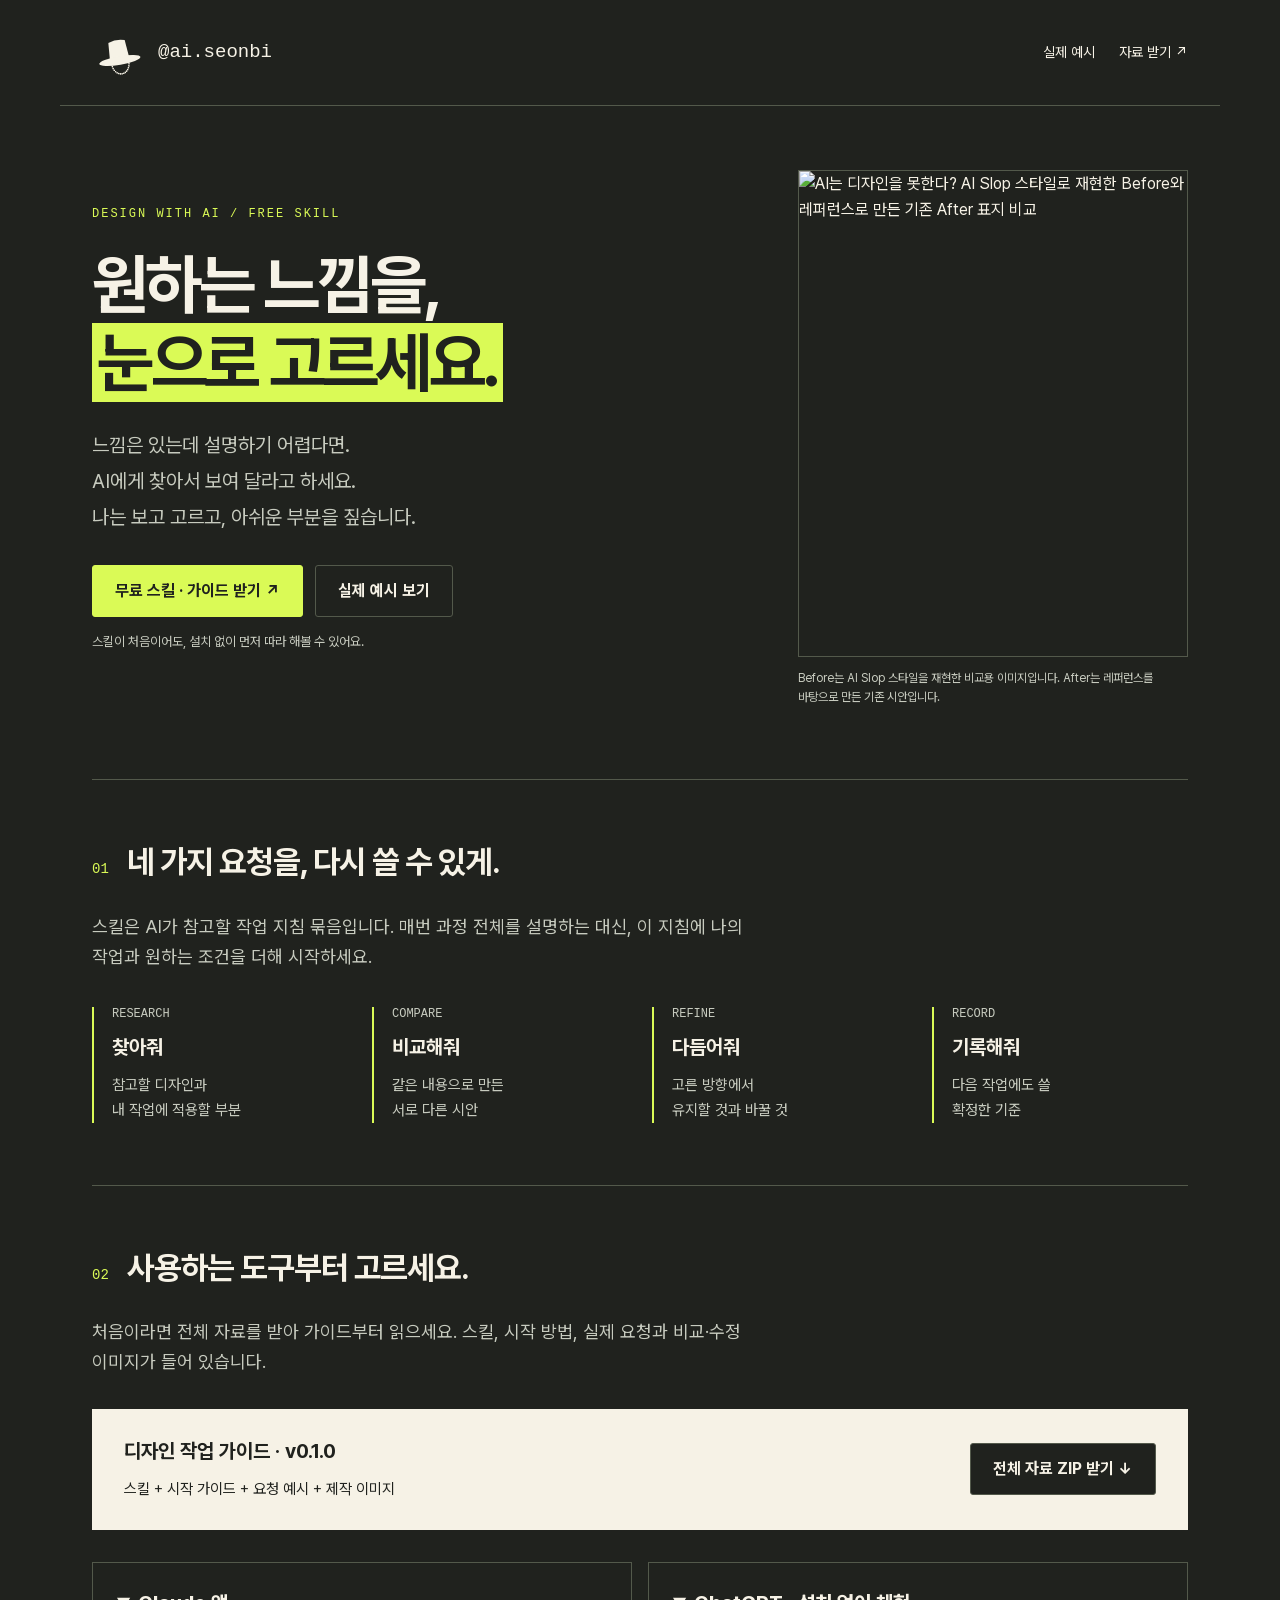
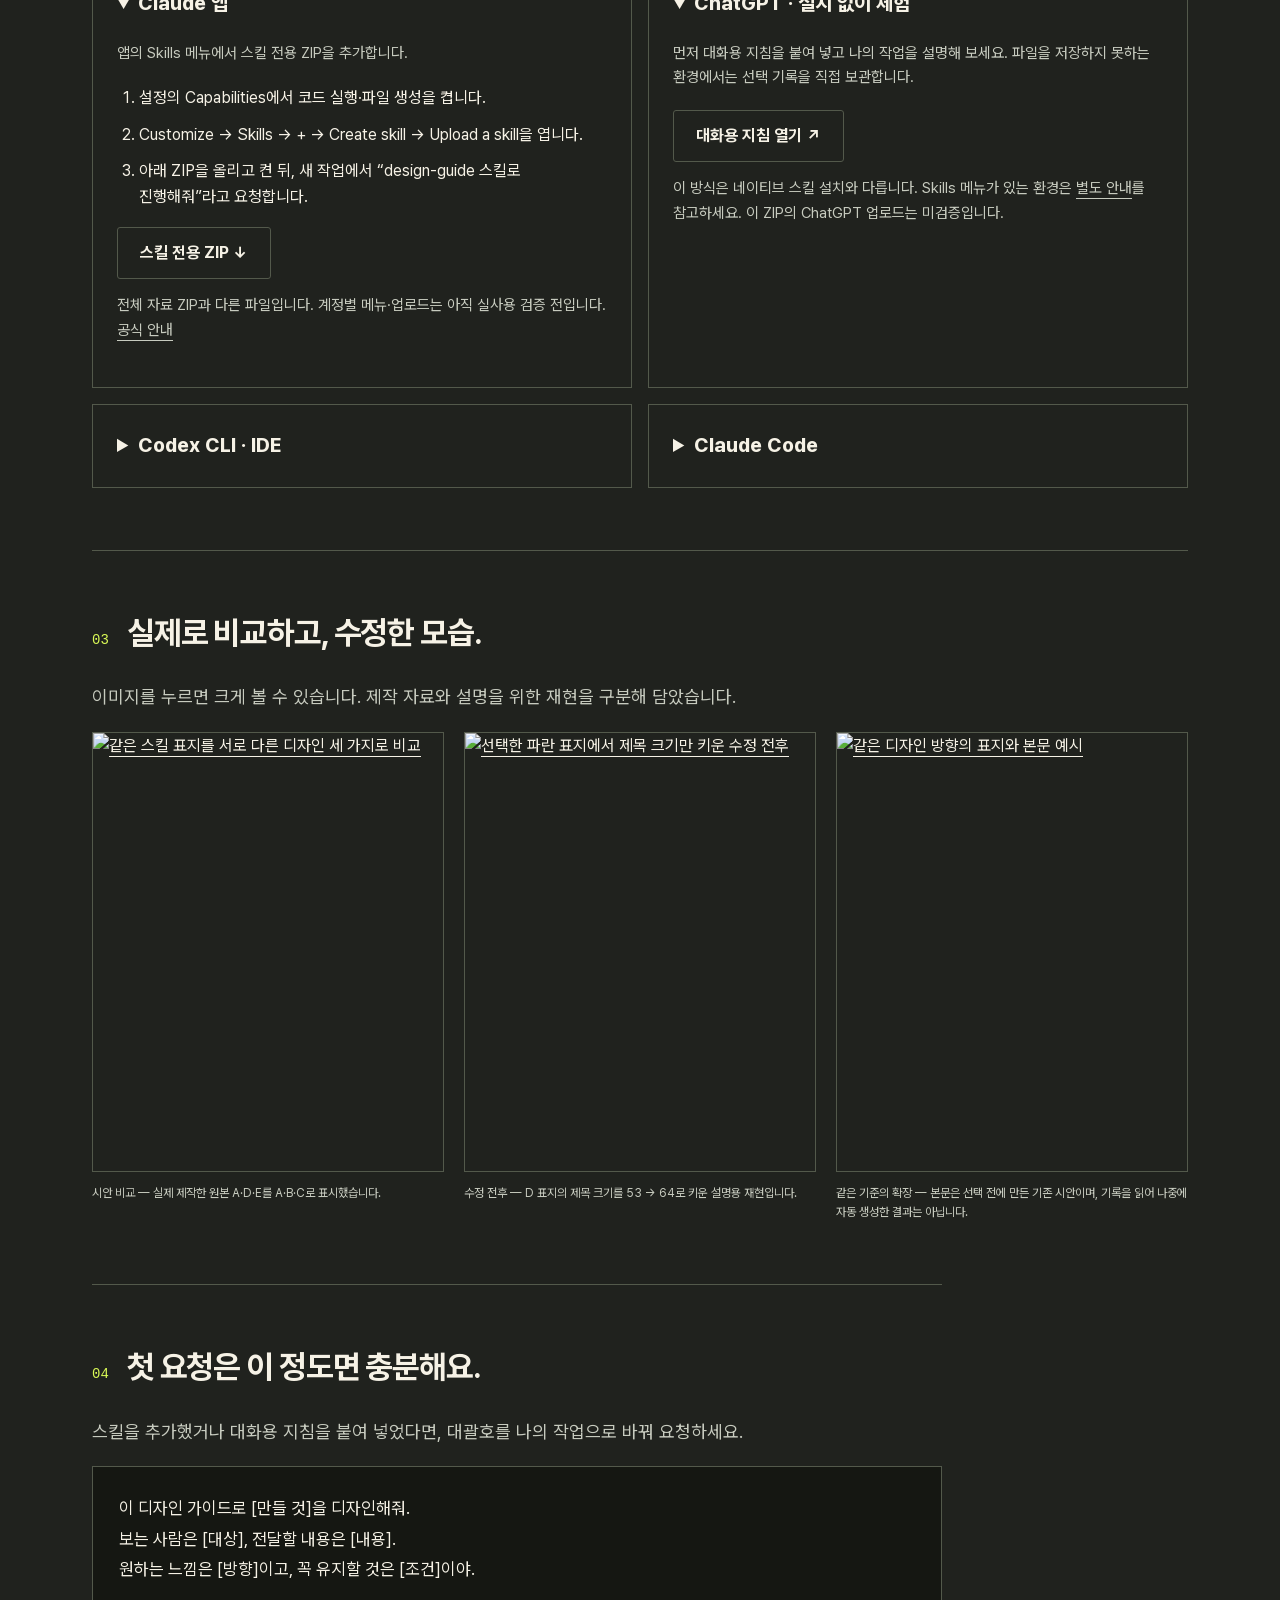
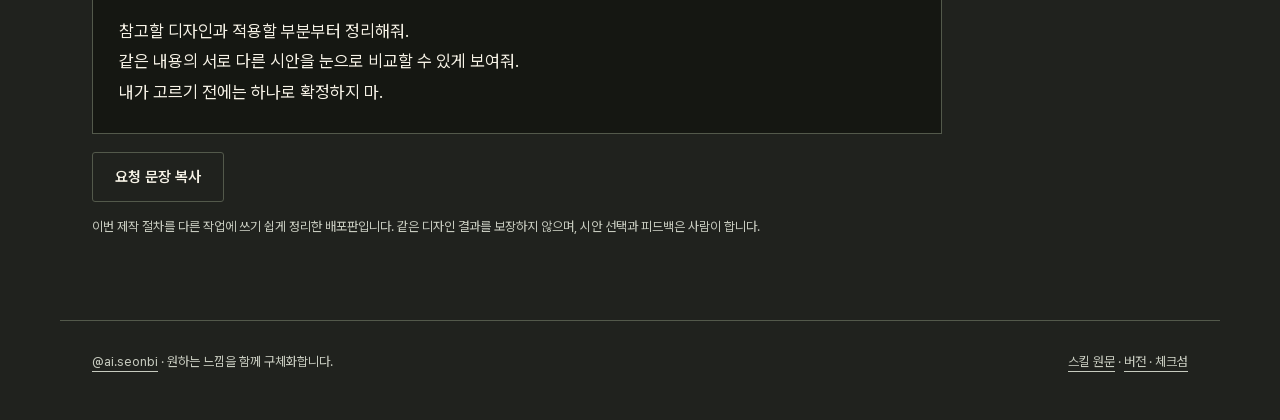
==== index.html @ d21f5e2e "Publish AI seonbi brand website" ====
<!doctype html>
<html lang="ko">
<head>
<meta charset="utf-8">
<meta name="viewport" content="width=device-width,initial-scale=1">
<title>원하는 느낌을, 눈으로 고르세요 · AI 선비</title>
<meta name="description" content="AI에게 찾아줘, 비교해줘, 다듬어줘, 기록해줘. 디자인 작업 스킬과 시작 가이드, 실제 요청 예시를 무료로 받으세요.">
<meta property="og:title" content="AI는 디자인을 못한다? · AI 선비 디자인 스킬">
<meta property="og:description" content="원하는 느낌은 있는데 설명하기 어렵다면. 눈으로 보고 고르는 디자인 작업을 스킬로 다시 써보세요.">
<meta property="og:type" content="website">
<meta property="og:url" content="https://ai-seonbi.github.io/">
<link rel="canonical" href="https://ai-seonbi.github.io/">
<meta property="og:image" content="https://github.com/ai-seonbi/skills/releases/download/v0.1.0/01-cover.png">
<link rel="icon" href="assets/logo.svg" type="image/svg+xml">
<style>
@font-face{font-family:Pretendard;src:url('assets/PretendardVariable.woff2') format('woff2');font-weight:100 900;font-display:swap}
@font-face{font-family:Plex;src:url('assets/IBMPlexMono-Medium.ttf') format('truetype');font-weight:500;font-display:swap}
:root{color-scheme:dark;--bg:#20221e;--ink:#f6f2e6;--accent:#dafa56;--muted:#c7cbbf;--line:#53594b}
*{box-sizing:border-box}html{scroll-behavior:smooth;scroll-padding-top:24px}body{margin:0;background:var(--bg);color:var(--ink);font-family:Pretendard,system-ui,sans-serif;word-break:keep-all;line-height:1.65}a{color:inherit;text-underline-offset:5px}a:hover{color:var(--accent)}a:focus-visible,button:focus-visible,summary:focus-visible{outline:3px solid var(--accent);outline-offset:5px}main,header,footer{max-width:1160px;margin:auto;padding-inline:32px}header{display:flex;align-items:center;justify-content:space-between;min-height:106px;border-bottom:1px solid var(--line);gap:20px}.brand{display:flex;align-items:center;gap:12px;font-family:Plex,monospace;font-size:19px;text-decoration:none}.brand img{width:54px;height:48px}nav{display:flex;gap:24px;font-size:14px}nav a{text-decoration:none}.hero{display:grid;grid-template-columns:1.2fr 1fr;gap:58px;align-items:center;padding:64px 0 72px}.eyebrow{font-family:Plex,monospace;font-size:12px;letter-spacing:2px;color:var(--accent);margin:0 0 22px}h1{font-size:clamp(40px,5.2vw,66px);line-height:1.17;letter-spacing:-.055em;margin:0 0 26px}mark{background:var(--accent);color:var(--bg);padding:0 .08em;box-decoration-break:clone;-webkit-box-decoration-break:clone}p{margin:0 0 20px}.lead{font-size:20px;color:var(--muted);line-height:1.8}.actions{display:flex;gap:12px;flex-wrap:wrap;margin-top:30px}.button{display:inline-flex;align-items:center;justify-content:center;min-height:50px;padding:12px 22px;text-decoration:none;border:1px solid var(--line);font-weight:700;border-radius:3px}.button.primary{background:var(--accent);color:var(--bg);border-color:var(--accent)}.button:hover{border-color:var(--ink)}.small{font-size:13px;color:var(--muted);margin-top:14px}.cover{margin:0;max-width:390px;justify-self:end}.cover img{display:block;width:100%;height:auto;border:1px solid var(--line)}figcaption{font-size:12px;color:var(--muted);margin-top:12px;line-height:1.6}.section{padding:62px 0;border-top:1px solid var(--line)}.section-title{display:flex;gap:18px;align-items:baseline;margin-bottom:28px}.number{font:500 14px Plex,monospace;color:var(--accent)}h2{font-size:32px;line-height:1.3;letter-spacing:-.035em;margin:0}h3{font-size:20px;line-height:1.4;margin:0 0 12px}.intro{max-width:690px;color:var(--muted);font-size:18px}.steps{display:grid;grid-template-columns:repeat(4,1fr);gap:24px;margin-top:36px}.step{border-left:2px solid var(--accent);padding:0 18px}.step p{font-size:15px;color:var(--muted);margin:0}.step span{font:500 12px Plex,monospace;color:var(--muted);display:block;margin-bottom:12px}.download{display:flex;align-items:center;justify-content:space-between;gap:26px;padding:28px 32px;background:var(--ink);color:var(--bg);margin:32px 0}.download p{margin:6px 0 0;font-size:15px}.download .button{background:var(--bg);color:var(--ink);flex-shrink:0}.tools{display:grid;grid-template-columns:1fr 1fr;gap:16px}.tool{border:1px solid var(--line);padding:24px;min-width:0}.tool p{font-size:15px;color:var(--muted)}summary{cursor:pointer;font-size:20px;font-weight:750;min-height:34px}details[open] summary{margin-bottom:20px}pre{white-space:pre-wrap;overflow-wrap:anywhere;word-break:break-word;background:#151712;border:1px solid var(--line);padding:18px;font:14px/1.8 Plex,Pretendard,monospace;margin:18px 0}code{overflow-wrap:anywhere}ol{padding-left:22px}li+li{margin-top:10px}.examples{display:grid;grid-template-columns:repeat(3,1fr);gap:20px}.examples figure{margin:0}.examples img{width:100%;height:auto;display:block;border:1px solid var(--line)}.examples a{display:block}.request{max-width:850px}.request pre{font-family:Pretendard,system-ui,sans-serif;font-size:17px;padding:26px}.request button{background:transparent;color:var(--ink);font:600 15px Pretendard,system-ui;cursor:pointer}.status{margin-left:14px;font-size:14px;color:var(--accent)}footer{padding-block:30px 48px;border-top:1px solid var(--line);display:flex;justify-content:space-between;gap:20px;font-size:13px;color:var(--muted)}footer p{margin:0}.skip{position:absolute;top:-100px;left:20px}.skip:focus{top:12px;background:var(--bg);padding:12px;z-index:2}
@media(max-width:760px){main,header,footer{padding-inline:22px}header{min-height:86px}.brand{font-size:16px}.brand img{width:42px;height:40px}nav{gap:16px}nav a:first-child{display:none}.hero{grid-template-columns:1fr;gap:36px;padding:44px 0}.hero h1{font-size:clamp(38px,8vw,56px)}.lead{font-size:18px}.cover{justify-self:center;max-width:360px;width:100%}.steps{grid-template-columns:1fr 1fr;gap:28px 14px}.section{padding:42px 0}h2{font-size:27px}.tools{grid-template-columns:1fr}.download{align-items:stretch;flex-direction:column;padding:24px}.examples{grid-template-columns:1fr;gap:30px;max-width:390px;margin:auto}.request pre{font-size:16px;padding:18px}footer{flex-direction:column}.actions .button{flex:1;padding-inline:15px}}
@media(prefers-reduced-motion:reduce){html{scroll-behavior:auto}}
</style>
</head>
<body>
<a class="skip" href="#main">본문으로 건너뛰기</a>
<header><a class="brand" href="https://www.instagram.com/ai.seonbi/"><img src="assets/logo.svg" alt="구슬 갓끈을 단 선비 갓">@ai.seonbi</a><nav aria-label="주요 메뉴"><a href="#examples">실제 예시</a><a href="#start">자료 받기 ↗</a></nav></header>
<main id="main">
<section class="hero" aria-labelledby="hero-title">
<div><p class="eyebrow">DESIGN WITH AI / FREE SKILL</p><h1 id="hero-title">원하는 느낌을,<br><mark>눈으로 고르세요.</mark></h1><p class="lead">느낌은 있는데 설명하기 어렵다면.<br>AI에게 찾아서 보여 달라고 하세요.<br>나는 보고 고르고, 아쉬운 부분을 짚습니다.</p><div class="actions"><a class="button primary" href="#start">무료 스킬 · 가이드 받기 ↗</a><a class="button" href="#examples">실제 예시 보기</a></div><p class="small">스킬이 처음이어도, 설치 없이 먼저 따라 해볼 수 있어요.</p></div>
<figure class="cover"><img src="https://github.com/ai-seonbi/skills/releases/download/v0.1.0/01-cover.png" width="1080" height="1350" alt="AI는 디자인을 못한다? AI Slop 스타일로 재현한 Before와 레퍼런스로 만든 기존 After 표지 비교"><figcaption>Before는 AI Slop 스타일을 재현한 비교용 이미지입니다. After는 레퍼런스를 바탕으로 만든 기존 시안입니다.</figcaption></figure>
</section>
<section class="section" aria-labelledby="process-title"><div class="section-title"><span class="number">01</span><h2 id="process-title">네 가지 요청을, 다시 쓸 수 있게.</h2></div><p class="intro">스킬은 AI가 참고할 작업 지침 묶음입니다. 매번 과정 전체를 설명하는 대신, 이 지침에 나의 작업과 원하는 조건을 더해 시작하세요.</p><div class="steps"><div class="step"><span>RESEARCH</span><h3>찾아줘</h3><p>참고할 디자인과<br>내 작업에 적용할 부분</p></div><div class="step"><span>COMPARE</span><h3>비교해줘</h3><p>같은 내용으로 만든<br>서로 다른 시안</p></div><div class="step"><span>REFINE</span><h3>다듬어줘</h3><p>고른 방향에서<br>유지할 것과 바꿀 것</p></div><div class="step"><span>RECORD</span><h3>기록해줘</h3><p>다음 작업에도 쓸<br>확정한 기준</p></div></div></section>
<section class="section" id="start" aria-labelledby="start-title"><div class="section-title"><span class="number">02</span><h2 id="start-title">사용하는 도구부터 고르세요.</h2></div><p class="intro">처음이라면 전체 자료를 받아 가이드부터 읽으세요. 스킬, 시작 방법, 실제 요청과 비교·수정 이미지가 들어 있습니다.</p><div class="download"><div><h3>디자인 작업 가이드 · v0.1.0</h3><p>스킬 + 시작 가이드 + 요청 예시 + 제작 이미지</p></div><a class="button" href="https://github.com/ai-seonbi/skills/releases/download/v0.1.0/ai-design-guide.zip">전체 자료 ZIP 받기 ↓</a></div>
<div class="tools">
<details class="tool" open><summary>Claude 앱</summary><p>앱의 Skills 메뉴에서 스킬 전용 ZIP을 추가합니다.</p><ol><li>설정의 Capabilities에서 코드 실행·파일 생성을 켭니다.</li><li>Customize → Skills → + → Create skill → Upload a skill을 엽니다.</li><li>아래 ZIP을 올리고 켠 뒤, 새 작업에서 “design-guide 스킬로 진행해줘”라고 요청합니다.</li></ol><a class="button" href="https://github.com/ai-seonbi/skills/releases/download/v0.1.0/design-guide-v0.1.0.zip">스킬 전용 ZIP ↓</a><p class="small">전체 자료 ZIP과 다른 파일입니다. 계정별 메뉴·업로드는 아직 실사용 검증 전입니다. <a href="https://support.claude.com/en/articles/12512180-use-skills-in-claude">공식 안내</a></p></details>
<details class="tool" open><summary>ChatGPT · 설치 없이 체험</summary><p>먼저 대화용 지침을 붙여 넣고 나의 작업을 설명해 보세요. 파일을 저장하지 못하는 환경에서는 선택 기록을 직접 보관합니다.</p><a class="button" href="https://github.com/ai-seonbi/skills/blob/main/guides/try-in-chat.md">대화용 지침 열기 ↗</a><p class="small">이 방식은 네이티브 스킬 설치와 다릅니다. Skills 메뉴가 있는 환경은 <a href="https://github.com/ai-seonbi/skills/blob/main/guides/start-here.md#chatgpt">별도 안내</a>를 참고하세요. 이 ZIP의 ChatGPT 업로드는 미검증입니다.</p></details>
<details class="tool"><summary>Codex CLI · IDE</summary><p>작업할 프로젝트 폴더의 터미널에서 실행하세요.</p><pre>npx skills add ai-seonbi/skills --skill design-guide --agent codex --copy</pre><p>Codex에서 <code>/skills</code> 목록을 확인하고 <code>$design-guide</code>로 시작합니다.</p><p class="small">임시 프로젝트 파일 설치는 검증했습니다. 제품 내 자동 발견·호출은 미검증입니다. <a href="https://github.com/ai-seonbi/skills/blob/main/guides/start-here.md">폴더로 직접 설치하기</a></p></details>
<details class="tool"><summary>Claude Code</summary><p>작업할 프로젝트 폴더의 터미널에서 실행하세요.</p><pre>npx skills add ai-seonbi/skills --skill design-guide --agent claude-code --copy</pre><p>해당 프로젝트의 Claude Code에서 <code>/design-guide</code>로 시작합니다.</p><p class="small">임시 프로젝트 파일 설치는 검증했습니다. 제품 내 자동 발견·호출은 미검증입니다. 기존 동명 스킬은 덮어쓰기 전에 비교하세요.</p></details>
</div></section>
<section class="section" id="examples" aria-labelledby="examples-title"><div class="section-title"><span class="number">03</span><h2 id="examples-title">실제로 비교하고, 수정한 모습.</h2></div><p class="intro">이미지를 누르면 크게 볼 수 있습니다. 제작 자료와 설명을 위한 재현을 구분해 담았습니다.</p><div class="examples">
<figure><a href="https://github.com/ai-seonbi/skills/releases/download/v0.1.0/04-process.png"><img loading="lazy" src="https://github.com/ai-seonbi/skills/releases/download/v0.1.0/04-process.png" width="1080" height="1350" alt="같은 스킬 표지를 서로 다른 디자인 세 가지로 비교"></a><figcaption>시안 비교 — 실제 제작한 원본 A·D·E를 A·B·C로 표시했습니다.</figcaption></figure>
<figure><a href="https://github.com/ai-seonbi/skills/releases/download/v0.1.0/05-process.png"><img loading="lazy" src="https://github.com/ai-seonbi/skills/releases/download/v0.1.0/05-process.png" width="1080" height="1350" alt="선택한 파란 표지에서 제목 크기만 키운 수정 전후"></a><figcaption>수정 전후 — D 표지의 제목 크기를 53 → 64로 키운 설명용 재현입니다.</figcaption></figure>
<figure><a href="https://github.com/ai-seonbi/skills/releases/download/v0.1.0/06-process.png"><img loading="lazy" src="https://github.com/ai-seonbi/skills/releases/download/v0.1.0/06-process.png" width="1080" height="1350" alt="같은 디자인 방향의 표지와 본문 예시"></a><figcaption>같은 기준의 확장 — 본문은 선택 전에 만든 기존 시안이며, 기록을 읽어 나중에 자동 생성한 결과는 아닙니다.</figcaption></figure>
</div></section>
<section class="section request" aria-labelledby="request-title"><div class="section-title"><span class="number">04</span><h2 id="request-title">첫 요청은 이 정도면 충분해요.</h2></div><p class="intro">스킬을 추가했거나 대화용 지침을 붙여 넣었다면, 대괄호를 나의 작업으로 바꿔 요청하세요.</p><pre id="request-text">이 디자인 가이드로 [만들 것]을 디자인해줘.
보는 사람은 [대상], 전달할 내용은 [내용].
원하는 느낌은 [방향]이고, 꼭 유지할 것은 [조건]이야.

참고할 디자인과 적용할 부분부터 정리해줘.
같은 내용의 서로 다른 시안을 눈으로 비교할 수 있게 보여줘.
내가 고르기 전에는 하나로 확정하지 마.</pre><button class="button" id="copy" type="button">요청 문장 복사</button><span class="status" id="copy-status" role="status" aria-live="polite"></span><p class="small">이번 제작 절차를 다른 작업에 쓰기 쉽게 정리한 배포판입니다. 같은 디자인 결과를 보장하지 않으며, 시안 선택과 피드백은 사람이 합니다.</p></section>
</main>
<footer><p><a href="https://www.instagram.com/ai.seonbi/">@ai.seonbi</a> · 원하는 느낌을 함께 구체화합니다.</p><div><a href="https://github.com/ai-seonbi/skills">스킬 원문</a> · <a href="https://github.com/ai-seonbi/skills/releases/tag/v0.1.0">버전 · 체크섬</a></div></footer>
<script>
document.getElementById('copy').addEventListener('click',async()=>{const status=document.getElementById('copy-status');try{await navigator.clipboard.writeText(document.getElementById('request-text').textContent);status.textContent='복사했어요.'}catch{status.textContent='위 문장을 선택해 직접 복사해 주세요.'}});
</script>
</body>
</html>
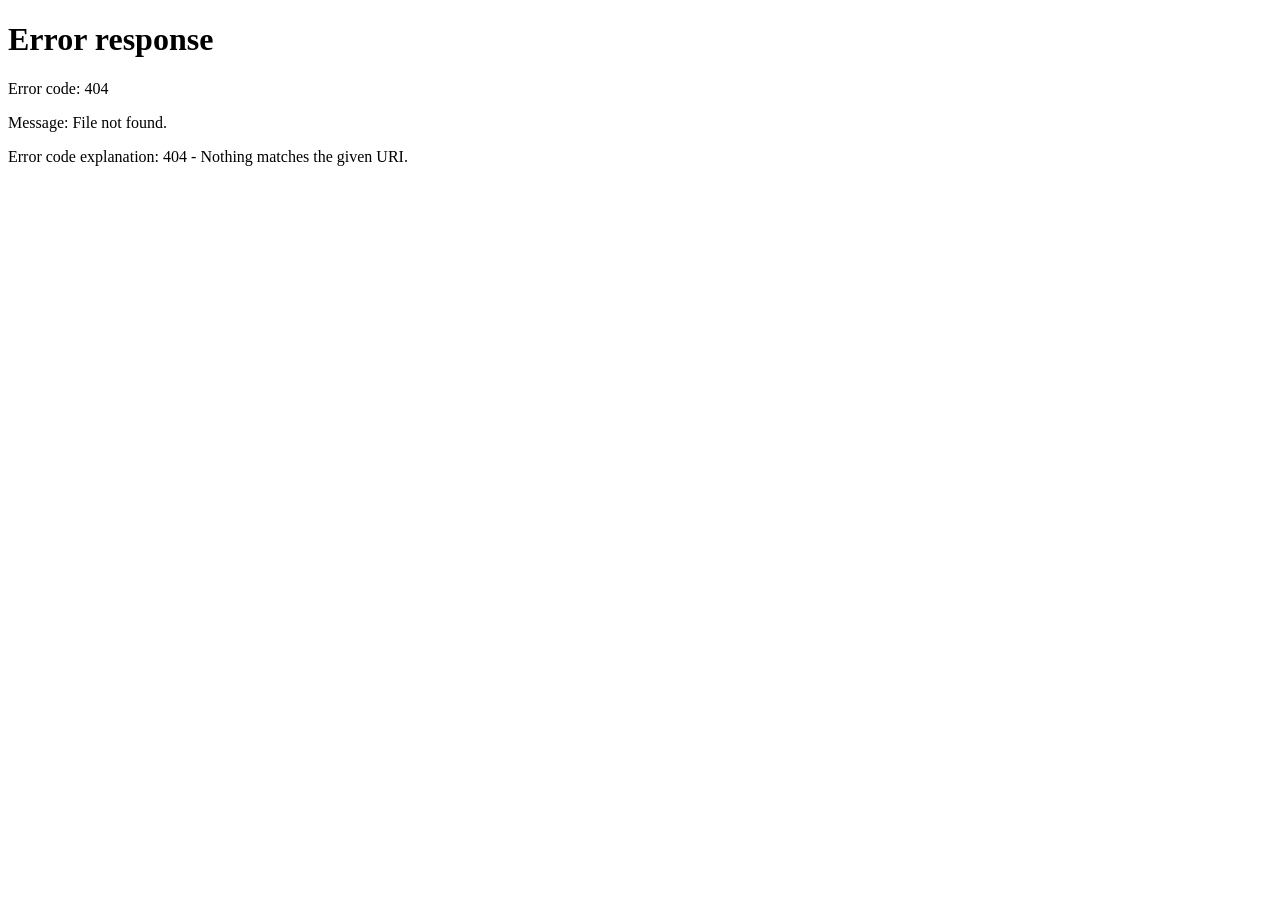
==== commit 3b2ae31d: "Route brand root to the skill catalog" ====
--- a/index.html
+++ b/index.html
@@ -1,58 +1 @@
-<!doctype html>
-<html lang="ko">
-<head>
-<meta charset="utf-8">
-<meta name="viewport" content="width=device-width,initial-scale=1">
-<title>원하는 느낌을, 눈으로 고르세요 · AI 선비</title>
-<meta name="description" content="AI에게 찾아줘, 비교해줘, 다듬어줘, 기록해줘. 디자인 작업 스킬과 시작 가이드, 실제 요청 예시를 무료로 받으세요.">
-<meta property="og:title" content="AI는 디자인을 못한다? · AI 선비 디자인 스킬">
-<meta property="og:description" content="원하는 느낌은 있는데 설명하기 어렵다면. 눈으로 보고 고르는 디자인 작업을 스킬로 다시 써보세요.">
-<meta property="og:type" content="website">
-<meta property="og:url" content="https://ai-seonbi.github.io/">
-<link rel="canonical" href="https://ai-seonbi.github.io/">
-<meta property="og:image" content="https://github.com/ai-seonbi/skills/releases/download/v0.1.0/01-cover.png">
-<link rel="icon" href="assets/logo.svg" type="image/svg+xml">
-<style>
-@font-face{font-family:Pretendard;src:url('assets/PretendardVariable.woff2') format('woff2');font-weight:100 900;font-display:swap}
-@font-face{font-family:Plex;src:url('assets/IBMPlexMono-Medium.ttf') format('truetype');font-weight:500;font-display:swap}
-:root{color-scheme:dark;--bg:#20221e;--ink:#f6f2e6;--accent:#dafa56;--muted:#c7cbbf;--line:#53594b}
-*{box-sizing:border-box}html{scroll-behavior:smooth;scroll-padding-top:24px}body{margin:0;background:var(--bg);color:var(--ink);font-family:Pretendard,system-ui,sans-serif;word-break:keep-all;line-height:1.65}a{color:inherit;text-underline-offset:5px}a:hover{color:var(--accent)}a:focus-visible,button:focus-visible,summary:focus-visible{outline:3px solid var(--accent);outline-offset:5px}main,header,footer{max-width:1160px;margin:auto;padding-inline:32px}header{display:flex;align-items:center;justify-content:space-between;min-height:106px;border-bottom:1px solid var(--line);gap:20px}.brand{display:flex;align-items:center;gap:12px;font-family:Plex,monospace;font-size:19px;text-decoration:none}.brand img{width:54px;height:48px}nav{display:flex;gap:24px;font-size:14px}nav a{text-decoration:none}.hero{display:grid;grid-template-columns:1.2fr 1fr;gap:58px;align-items:center;padding:64px 0 72px}.eyebrow{font-family:Plex,monospace;font-size:12px;letter-spacing:2px;color:var(--accent);margin:0 0 22px}h1{font-size:clamp(40px,5.2vw,66px);line-height:1.17;letter-spacing:-.055em;margin:0 0 26px}mark{background:var(--accent);color:var(--bg);padding:0 .08em;box-decoration-break:clone;-webkit-box-decoration-break:clone}p{margin:0 0 20px}.lead{font-size:20px;color:var(--muted);line-height:1.8}.actions{display:flex;gap:12px;flex-wrap:wrap;margin-top:30px}.button{display:inline-flex;align-items:center;justify-content:center;min-height:50px;padding:12px 22px;text-decoration:none;border:1px solid var(--line);font-weight:700;border-radius:3px}.button.primary{background:var(--accent);color:var(--bg);border-color:var(--accent)}.button:hover{border-color:var(--ink)}.small{font-size:13px;color:var(--muted);margin-top:14px}.cover{margin:0;max-width:390px;justify-self:end}.cover img{display:block;width:100%;height:auto;border:1px solid var(--line)}figcaption{font-size:12px;color:var(--muted);margin-top:12px;line-height:1.6}.section{padding:62px 0;border-top:1px solid var(--line)}.section-title{display:flex;gap:18px;align-items:baseline;margin-bottom:28px}.number{font:500 14px Plex,monospace;color:var(--accent)}h2{font-size:32px;line-height:1.3;letter-spacing:-.035em;margin:0}h3{font-size:20px;line-height:1.4;margin:0 0 12px}.intro{max-width:690px;color:var(--muted);font-size:18px}.steps{display:grid;grid-template-columns:repeat(4,1fr);gap:24px;margin-top:36px}.step{border-left:2px solid var(--accent);padding:0 18px}.step p{font-size:15px;color:var(--muted);margin:0}.step span{font:500 12px Plex,monospace;color:var(--muted);display:block;margin-bottom:12px}.download{display:flex;align-items:center;justify-content:space-between;gap:26px;padding:28px 32px;background:var(--ink);color:var(--bg);margin:32px 0}.download p{margin:6px 0 0;font-size:15px}.download .button{background:var(--bg);color:var(--ink);flex-shrink:0}.tools{display:grid;grid-template-columns:1fr 1fr;gap:16px}.tool{border:1px solid var(--line);padding:24px;min-width:0}.tool p{font-size:15px;color:var(--muted)}summary{cursor:pointer;font-size:20px;font-weight:750;min-height:34px}details[open] summary{margin-bottom:20px}pre{white-space:pre-wrap;overflow-wrap:anywhere;word-break:break-word;background:#151712;border:1px solid var(--line);padding:18px;font:14px/1.8 Plex,Pretendard,monospace;margin:18px 0}code{overflow-wrap:anywhere}ol{padding-left:22px}li+li{margin-top:10px}.examples{display:grid;grid-template-columns:repeat(3,1fr);gap:20px}.examples figure{margin:0}.examples img{width:100%;height:auto;display:block;border:1px solid var(--line)}.examples a{display:block}.request{max-width:850px}.request pre{font-family:Pretendard,system-ui,sans-serif;font-size:17px;padding:26px}.request button{background:transparent;color:var(--ink);font:600 15px Pretendard,system-ui;cursor:pointer}.status{margin-left:14px;font-size:14px;color:var(--accent)}footer{padding-block:30px 48px;border-top:1px solid var(--line);display:flex;justify-content:space-between;gap:20px;font-size:13px;color:var(--muted)}footer p{margin:0}.skip{position:absolute;top:-100px;left:20px}.skip:focus{top:12px;background:var(--bg);padding:12px;z-index:2}
-@media(max-width:760px){main,header,footer{padding-inline:22px}header{min-height:86px}.brand{font-size:16px}.brand img{width:42px;height:40px}nav{gap:16px}nav a:first-child{display:none}.hero{grid-template-columns:1fr;gap:36px;padding:44px 0}.hero h1{font-size:clamp(38px,8vw,56px)}.lead{font-size:18px}.cover{justify-self:center;max-width:360px;width:100%}.steps{grid-template-columns:1fr 1fr;gap:28px 14px}.section{padding:42px 0}h2{font-size:27px}.tools{grid-template-columns:1fr}.download{align-items:stretch;flex-direction:column;padding:24px}.examples{grid-template-columns:1fr;gap:30px;max-width:390px;margin:auto}.request pre{font-size:16px;padding:18px}footer{flex-direction:column}.actions .button{flex:1;padding-inline:15px}}
-@media(prefers-reduced-motion:reduce){html{scroll-behavior:auto}}
-</style>
-</head>
-<body>
-<a class="skip" href="#main">본문으로 건너뛰기</a>
-<header><a class="brand" href="https://www.instagram.com/ai.seonbi/"><img src="assets/logo.svg" alt="구슬 갓끈을 단 선비 갓">@ai.seonbi</a><nav aria-label="주요 메뉴"><a href="#examples">실제 예시</a><a href="#start">자료 받기 ↗</a></nav></header>
-<main id="main">
-<section class="hero" aria-labelledby="hero-title">
-<div><p class="eyebrow">DESIGN WITH AI / FREE SKILL</p><h1 id="hero-title">원하는 느낌을,<br><mark>눈으로 고르세요.</mark></h1><p class="lead">느낌은 있는데 설명하기 어렵다면.<br>AI에게 찾아서 보여 달라고 하세요.<br>나는 보고 고르고, 아쉬운 부분을 짚습니다.</p><div class="actions"><a class="button primary" href="#start">무료 스킬 · 가이드 받기 ↗</a><a class="button" href="#examples">실제 예시 보기</a></div><p class="small">스킬이 처음이어도, 설치 없이 먼저 따라 해볼 수 있어요.</p></div>
-<figure class="cover"><img src="https://github.com/ai-seonbi/skills/releases/download/v0.1.0/01-cover.png" width="1080" height="1350" alt="AI는 디자인을 못한다? AI Slop 스타일로 재현한 Before와 레퍼런스로 만든 기존 After 표지 비교"><figcaption>Before는 AI Slop 스타일을 재현한 비교용 이미지입니다. After는 레퍼런스를 바탕으로 만든 기존 시안입니다.</figcaption></figure>
-</section>
-<section class="section" aria-labelledby="process-title"><div class="section-title"><span class="number">01</span><h2 id="process-title">네 가지 요청을, 다시 쓸 수 있게.</h2></div><p class="intro">스킬은 AI가 참고할 작업 지침 묶음입니다. 매번 과정 전체를 설명하는 대신, 이 지침에 나의 작업과 원하는 조건을 더해 시작하세요.</p><div class="steps"><div class="step"><span>RESEARCH</span><h3>찾아줘</h3><p>참고할 디자인과<br>내 작업에 적용할 부분</p></div><div class="step"><span>COMPARE</span><h3>비교해줘</h3><p>같은 내용으로 만든<br>서로 다른 시안</p></div><div class="step"><span>REFINE</span><h3>다듬어줘</h3><p>고른 방향에서<br>유지할 것과 바꿀 것</p></div><div class="step"><span>RECORD</span><h3>기록해줘</h3><p>다음 작업에도 쓸<br>확정한 기준</p></div></div></section>
-<section class="section" id="start" aria-labelledby="start-title"><div class="section-title"><span class="number">02</span><h2 id="start-title">사용하는 도구부터 고르세요.</h2></div><p class="intro">처음이라면 전체 자료를 받아 가이드부터 읽으세요. 스킬, 시작 방법, 실제 요청과 비교·수정 이미지가 들어 있습니다.</p><div class="download"><div><h3>디자인 작업 가이드 · v0.1.0</h3><p>스킬 + 시작 가이드 + 요청 예시 + 제작 이미지</p></div><a class="button" href="https://github.com/ai-seonbi/skills/releases/download/v0.1.0/ai-design-guide.zip">전체 자료 ZIP 받기 ↓</a></div>
-<div class="tools">
-<details class="tool" open><summary>Claude 앱</summary><p>앱의 Skills 메뉴에서 스킬 전용 ZIP을 추가합니다.</p><ol><li>설정의 Capabilities에서 코드 실행·파일 생성을 켭니다.</li><li>Customize → Skills → + → Create skill → Upload a skill을 엽니다.</li><li>아래 ZIP을 올리고 켠 뒤, 새 작업에서 “design-guide 스킬로 진행해줘”라고 요청합니다.</li></ol><a class="button" href="https://github.com/ai-seonbi/skills/releases/download/v0.1.0/design-guide-v0.1.0.zip">스킬 전용 ZIP ↓</a><p class="small">전체 자료 ZIP과 다른 파일입니다. 계정별 메뉴·업로드는 아직 실사용 검증 전입니다. <a href="https://support.claude.com/en/articles/12512180-use-skills-in-claude">공식 안내</a></p></details>
-<details class="tool" open><summary>ChatGPT · 설치 없이 체험</summary><p>먼저 대화용 지침을 붙여 넣고 나의 작업을 설명해 보세요. 파일을 저장하지 못하는 환경에서는 선택 기록을 직접 보관합니다.</p><a class="button" href="https://github.com/ai-seonbi/skills/blob/main/guides/try-in-chat.md">대화용 지침 열기 ↗</a><p class="small">이 방식은 네이티브 스킬 설치와 다릅니다. Skills 메뉴가 있는 환경은 <a href="https://github.com/ai-seonbi/skills/blob/main/guides/start-here.md#chatgpt">별도 안내</a>를 참고하세요. 이 ZIP의 ChatGPT 업로드는 미검증입니다.</p></details>
-<details class="tool"><summary>Codex CLI · IDE</summary><p>작업할 프로젝트 폴더의 터미널에서 실행하세요.</p><pre>npx skills add ai-seonbi/skills --skill design-guide --agent codex --copy</pre><p>Codex에서 <code>/skills</code> 목록을 확인하고 <code>$design-guide</code>로 시작합니다.</p><p class="small">임시 프로젝트 파일 설치는 검증했습니다. 제품 내 자동 발견·호출은 미검증입니다. <a href="https://github.com/ai-seonbi/skills/blob/main/guides/start-here.md">폴더로 직접 설치하기</a></p></details>
-<details class="tool"><summary>Claude Code</summary><p>작업할 프로젝트 폴더의 터미널에서 실행하세요.</p><pre>npx skills add ai-seonbi/skills --skill design-guide --agent claude-code --copy</pre><p>해당 프로젝트의 Claude Code에서 <code>/design-guide</code>로 시작합니다.</p><p class="small">임시 프로젝트 파일 설치는 검증했습니다. 제품 내 자동 발견·호출은 미검증입니다. 기존 동명 스킬은 덮어쓰기 전에 비교하세요.</p></details>
-</div></section>
-<section class="section" id="examples" aria-labelledby="examples-title"><div class="section-title"><span class="number">03</span><h2 id="examples-title">실제로 비교하고, 수정한 모습.</h2></div><p class="intro">이미지를 누르면 크게 볼 수 있습니다. 제작 자료와 설명을 위한 재현을 구분해 담았습니다.</p><div class="examples">
-<figure><a href="https://github.com/ai-seonbi/skills/releases/download/v0.1.0/04-process.png"><img loading="lazy" src="https://github.com/ai-seonbi/skills/releases/download/v0.1.0/04-process.png" width="1080" height="1350" alt="같은 스킬 표지를 서로 다른 디자인 세 가지로 비교"></a><figcaption>시안 비교 — 실제 제작한 원본 A·D·E를 A·B·C로 표시했습니다.</figcaption></figure>
-<figure><a href="https://github.com/ai-seonbi/skills/releases/download/v0.1.0/05-process.png"><img loading="lazy" src="https://github.com/ai-seonbi/skills/releases/download/v0.1.0/05-process.png" width="1080" height="1350" alt="선택한 파란 표지에서 제목 크기만 키운 수정 전후"></a><figcaption>수정 전후 — D 표지의 제목 크기를 53 → 64로 키운 설명용 재현입니다.</figcaption></figure>
-<figure><a href="https://github.com/ai-seonbi/skills/releases/download/v0.1.0/06-process.png"><img loading="lazy" src="https://github.com/ai-seonbi/skills/releases/download/v0.1.0/06-process.png" width="1080" height="1350" alt="같은 디자인 방향의 표지와 본문 예시"></a><figcaption>같은 기준의 확장 — 본문은 선택 전에 만든 기존 시안이며, 기록을 읽어 나중에 자동 생성한 결과는 아닙니다.</figcaption></figure>
-</div></section>
-<section class="section request" aria-labelledby="request-title"><div class="section-title"><span class="number">04</span><h2 id="request-title">첫 요청은 이 정도면 충분해요.</h2></div><p class="intro">스킬을 추가했거나 대화용 지침을 붙여 넣었다면, 대괄호를 나의 작업으로 바꿔 요청하세요.</p><pre id="request-text">이 디자인 가이드로 [만들 것]을 디자인해줘.
-보는 사람은 [대상], 전달할 내용은 [내용].
-원하는 느낌은 [방향]이고, 꼭 유지할 것은 [조건]이야.
-
-참고할 디자인과 적용할 부분부터 정리해줘.
-같은 내용의 서로 다른 시안을 눈으로 비교할 수 있게 보여줘.
-내가 고르기 전에는 하나로 확정하지 마.</pre><button class="button" id="copy" type="button">요청 문장 복사</button><span class="status" id="copy-status" role="status" aria-live="polite"></span><p class="small">이번 제작 절차를 다른 작업에 쓰기 쉽게 정리한 배포판입니다. 같은 디자인 결과를 보장하지 않으며, 시안 선택과 피드백은 사람이 합니다.</p></section>
-</main>
-<footer><p><a href="https://www.instagram.com/ai.seonbi/">@ai.seonbi</a> · 원하는 느낌을 함께 구체화합니다.</p><div><a href="https://github.com/ai-seonbi/skills">스킬 원문</a> · <a href="https://github.com/ai-seonbi/skills/releases/tag/v0.1.0">버전 · 체크섬</a></div></footer>
-<script>
-document.getElementById('copy').addEventListener('click',async()=>{const status=document.getElementById('copy-status');try{await navigator.clipboard.writeText(document.getElementById('request-text').textContent);status.textContent='복사했어요.'}catch{status.textContent='위 문장을 선택해 직접 복사해 주세요.'}});
-</script>
-</body>
-</html>
+<!doctype html><html lang="ko"><head><meta charset="utf-8"><meta name="viewport" content="width=device-width,initial-scale=1"><title>AI 선비 · 스킬 자료실</title><link rel="canonical" href="https://ai-seonbi.github.io/skills/"><script>location.replace('/skills/'+location.search+location.hash)</script><meta http-equiv="refresh" content="0;url=/skills/"></head><body><p><a href="/skills/">AI 선비 스킬 자료실로 이동하기</a></p></body></html>
